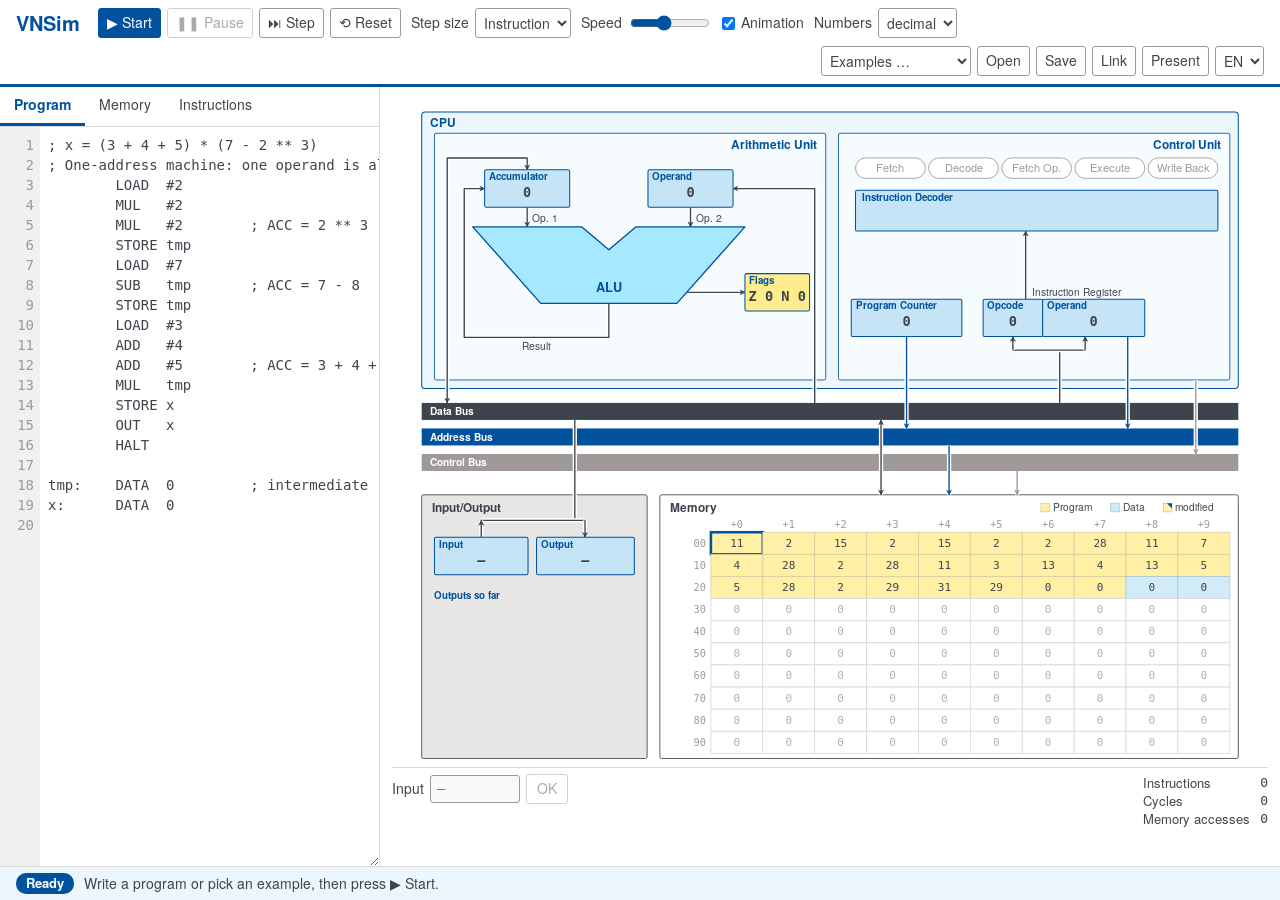
==== index.html @ cf964fc1 "VNSim: Von-Neumann-Simulator" ====
<!doctype html>
<html lang="de">
<head>
<meta charset="utf-8">
<meta name="viewport" content="width=device-width, initial-scale=1">
<title>VNSim – Von-Neumann-Simulator</title>
<meta name="description" content="Interaktiver Von-Neumann-Rechner für die Lehre: Befehlszyklus in Mikroschritten, gemeinsamer Speicher für Programm und Daten, Deutsch/Englisch. Interactive von Neumann computer simulator for teaching.">
<meta name="author" content="Dirk Pflüger">
<meta property="og:title" content="VNSim – Von-Neumann-Simulator">
<meta property="og:description" content="Interactive von Neumann computer simulator for teaching (DE/EN).">
<meta property="og:type" content="website">
<meta property="og:url" content="https://sc-sgs.github.io/vnsim/">
<meta property="og:image" content="https://sc-sgs.github.io/vnsim/docs/screenshot-en.png">
<link rel="icon" href="favicon.svg" type="image/svg+xml">
<link rel="stylesheet" href="css/style.css">
<script defer src="js/i18n.js"></script>
<script defer src="js/isa.js"></script>
<script defer src="js/assembler.js"></script>
<script defer src="js/machine.js"></script>
<script defer src="js/format.js"></script>
<script defer src="js/examples.js"></script>
<script defer src="js/view.js"></script>
<script defer src="js/app.js"></script>
</head>
<body>
<header class="toolbar">
  <h1>VNSim <span data-i18n="ui.subtitle">Von-Neumann-Simulator</span></h1>

  <div class="group" role="group" data-i18n-aria="ui.controls">
    <button id="btn-run" class="primary" data-i18n-title="ui.run.title">▶ Start</button>
    <button id="btn-pause" data-i18n="ui.pause" data-i18n-title="ui.pause.title">❚❚ Pause</button>
    <button id="btn-step" data-i18n="ui.step" data-i18n-title="ui.step.title">⏭ Schritt</button>
    <button id="btn-reset" data-i18n="ui.reset" data-i18n-title="ui.reset.title">⟲ Reset</button>
  </div>

  <label class="group"><span data-i18n="ui.granularity">Schrittweite</span>
    <select id="sel-granularity">
      <option value="micro" data-i18n="ui.gran.micro">Mikroschritt</option>
      <option value="phase" data-i18n="ui.gran.phase">Phase</option>
      <option value="instr" data-i18n="ui.gran.instr" selected>Befehl</option>
    </select>
  </label>

  <label class="group"><span data-i18n="ui.speed">Tempo</span>
    <input id="rng-speed" type="range" min="1" max="6" value="3">
  </label>
  <label class="group check"><input id="chk-anim" type="checkbox" checked> <span data-i18n="ui.anim">Animation</span></label>

  <label class="group"><span data-i18n="ui.numbers">Zahlen</span>
    <select id="sel-format">
      <option value="dec" data-i18n="ui.fmt.dec">dezimal</option>
      <option value="hex" data-i18n="ui.fmt.hex">hex</option>
      <option value="bin" data-i18n="ui.fmt.bin">binär</option>
    </select>
  </label>

  <div class="group push-right">
    <select id="sel-example" data-i18n-title="ui.examples.title"><option value="" data-i18n="ui.examples">Beispiele …</option></select>
    <button id="btn-open" data-i18n="ui.open" data-i18n-title="ui.open.title">Öffnen</button>
    <button id="btn-save" data-i18n="ui.save" data-i18n-title="ui.save.title">Speichern</button>
    <button id="btn-link" data-i18n="ui.link" data-i18n-title="ui.link.title">Link</button>
    <button id="btn-present" data-i18n="ui.present" data-i18n-title="ui.present.title">Beamer</button>
    <select id="sel-lang" data-i18n-title="ui.lang.title" aria-label="Sprache / Language">
      <option value="de">DE</option>
      <option value="en">EN</option>
    </select>
    <input id="file-input" type="file" accept=".vns,.asm,.txt" hidden>
  </div>
</header>

<main>
  <section class="sidebar">
    <nav class="tabs" role="tablist">
      <button class="tab active" data-tab="program" role="tab" data-i18n="ui.tab.program">Programm</button>
      <button class="tab" data-tab="memory" role="tab" data-i18n="ui.tab.memory">Speicher</button>
      <button class="tab" data-tab="help" role="tab" data-i18n="ui.tab.help">Befehle</button>
    </nav>

    <div class="pane active" id="pane-program">
      <div class="editor">
        <pre class="gutter" id="gutter" aria-hidden="true"></pre>
        <div class="code-wrap">
          <div class="line-hl" id="line-hl"></div>
          <textarea id="source" spellcheck="false" autocomplete="off" wrap="off"
            data-i18n-aria="ui.source"></textarea>
        </div>
      </div>
      <ul class="errors" id="errors"></ul>
    </div>

    <div class="pane" id="pane-memory">
      <p class="hint" data-i18n="ui.memHint">Werte direkt ändern: Programm und Daten liegen im selben Speicher.</p>
      <table class="memtable">
        <thead><tr><th data-i18n="ui.memAddr">Adr.</th><th data-i18n="ui.memValue">Wert</th><th data-i18n="ui.memMeaning">Bedeutung</th></tr></thead>
        <tbody id="memtable"></tbody>
      </table>
    </div>

    <div class="pane" id="pane-help">
      <div id="help"></div>
    </div>
  </section>

  <section class="stage">
    <svg id="machine" role="img" data-i18n-aria="ui.svg"></svg>
    <div class="infobar">
      <div class="io">
        <label for="input" data-i18n="ui.input">Eingabe</label>
        <input id="input" type="number" min="-9999" max="9999" step="1" disabled placeholder="—">
        <button id="btn-input" disabled>OK</button>
      </div>
      <ol class="microlog" id="microlog"></ol>
      <dl class="counters">
        <dt data-i18n="ui.cntInstr">Befehle</dt><dd id="cnt-instr">0</dd>
        <dt data-i18n="ui.cntSteps">Takte</dt><dd id="cnt-steps">0</dd>
        <dt data-i18n="ui.cntMem">Speicherzugriffe</dt><dd id="cnt-mem">0</dd>
      </dl>
    </div>
  </section>
</main>

<footer class="status" id="status">
  <span class="badge" id="status-phase">Bereit</span>
  <span id="status-text"></span>
</footer>
</body>
</html>
---- css/style.css ----
/* Farben der Vorlesungsfolien (beamer-unistuttgart); TikZ-Mischungen X!n als Mischung mit Weiß */
@font-face { font-family: 'TeX Gyre Heros'; src: url('../fonts/texgyreheros-regular.woff2') format('woff2'); font-weight: 400; }
@font-face { font-family: 'TeX Gyre Heros'; src: url('../fonts/texgyreheros-bold.woff2') format('woff2'); font-weight: 700; }

:root {
  color-scheme: light;
  --anthracite: #3E444C;
  --midblue: #00519E;
  --lightblue: #00BEFF;
  --pastelblue: #7DC6EA;
  --warmgrey: #9F9998;
  --yellow: #FFD500;
  --red: #CC2D3C;
  --green: #00915A;

  --lightblue-35: #A6E8FF;
  --pastelblue-15: #ECF6FC;
  --pastelblue-35: #D2EBF8;
  --pastelblue-45: #C5E5F6;
  --warmgrey-25: #E7E6E5;
  --warmgrey-15: #F1F0F0;
  --yellow-35: #FFF0A6;
  --yellow-45: #FFEC8C;
  --yellow-80: #FFDD33;
  --red-20: #F5D5D8;
  --titlegrey: #D9D9D9;

  --font: 'TeX Gyre Heros', 'Helvetica Neue', Helvetica, Arial, sans-serif;
  --mono: 'DejaVu Sans Mono', Menlo, Consolas, monospace;
  --code-size: 14px;
  --code-line: 20px;
}

* { box-sizing: border-box; }
html, body { height: 100%; margin: 0; }
body {
  display: flex; flex-direction: column;
  font: 14px/1.4 var(--font); color: var(--anthracite); background: #fff;
}
button, select, input { font: inherit; color: inherit; }

/* ------------------------------------------------------------ Werkzeugleiste */
.toolbar {
  display: flex; flex-wrap: wrap; align-items: center; gap: 8px 18px;
  padding: 8px 16px; border-bottom: 3px solid var(--midblue); background: #fff;
}
.toolbar h1 { margin: 0 8px 0 0; font-size: 20px; color: var(--midblue); white-space: nowrap; }
.toolbar h1 span { font-weight: 400; font-size: 14px; color: var(--anthracite); }
.group { display: flex; align-items: center; gap: 6px; white-space: nowrap; flex-shrink: 0; }
#sel-example { max-width: 150px; }
@media (max-width: 1700px) { .toolbar h1 span { display: none; } .toolbar { gap: 8px 10px; } .toolbar button { padding: 4px 8px; } }
.group.push-right { margin-left: auto; }
.group.check input { margin: 0; }
button {
  padding: 4px 10px; border: 1px solid var(--warmgrey); border-radius: 3px; background: #fff; cursor: pointer;
}
button:hover:not(:disabled) { background: var(--pastelblue-15); border-color: var(--midblue); }
button:disabled { opacity: .45; cursor: default; }
button.primary { background: var(--midblue); border-color: var(--midblue); color: #fff; }
button.primary:hover:not(:disabled) { background: #003f7a; }
select { padding: 3px 4px; border: 1px solid var(--warmgrey); border-radius: 3px; background: #fff; }
input[type=range] { width: 80px; accent-color: var(--midblue); }

/* ------------------------------------------------------------ Hauptbereich */
main { flex: 1; display: flex; min-height: 0; overflow: hidden; }
.sidebar {
  width: 380px; min-width: 300px; display: flex; flex-direction: column;
  border-right: 1px solid var(--titlegrey); resize: horizontal; overflow: hidden;
}
.stage { flex: 1; display: flex; flex-direction: column; min-width: 0; padding: 8px 12px; }
#machine { flex: 1; min-height: 0; width: 100%; font-family: var(--font); }

.tabs { display: flex; border-bottom: 1px solid var(--titlegrey); }
.tab { border: 0; border-radius: 0; padding: 8px 14px; background: none; border-bottom: 3px solid transparent; }
.tab.active { border-bottom-color: var(--midblue); color: var(--midblue); font-weight: 700; }
.pane { display: none; flex: 1; min-height: 0; overflow: auto; }
.pane.active { display: flex; flex-direction: column; }
.hint { margin: 8px 12px; font-size: 13px; }

/* Editor mit Zeilennummern und Zeilenmarkierung */
.editor { flex: 1; display: flex; min-height: 0; overflow: hidden; font: var(--code-size)/var(--code-line) var(--mono); }
.gutter {
  margin: 0; padding: 8px 6px 8px 0; min-width: 40px; text-align: right; color: var(--warmgrey);
  background: var(--warmgrey-15); overflow: hidden; font: inherit; user-select: none;
}
.gutter .err { color: var(--red); font-weight: 700; }
.code-wrap { position: relative; flex: 1; min-width: 0; }
.line-hl {
  position: absolute; left: 0; right: 0; height: var(--code-line); background: var(--yellow-45);
  display: none; pointer-events: none;
}
.line-hl.error { background: var(--red-20); }
#source {
  position: absolute; inset: 0; width: 100%; height: 100%; margin: 0; padding: 8px;
  border: 0; outline: none; resize: none; background: transparent; font: inherit; color: var(--anthracite);
  tab-size: 8; white-space: pre; overflow: auto;
}
#source[readonly] { color: #555b62; }
.errors { margin: 0; padding: 0; list-style: none; max-height: 30%; overflow: auto; }
.errors li { padding: 4px 12px; background: var(--red-20); border-top: 1px solid #fff; font-size: 13px; cursor: pointer; }
.errors li b { color: var(--red); }

/* Speichertabelle */
.memtable { border-collapse: collapse; margin: 0 12px 12px; font-size: 13px; }
.memtable th { text-align: left; padding: 2px 8px; position: sticky; top: 0; background: #fff; border-bottom: 1px solid var(--titlegrey); }
.memtable td { padding: 1px 8px; }
.memtable td:first-child { font-family: var(--mono); color: var(--warmgrey); text-align: right; }
.memtable.bin input { width: 150px; }
.memtable input { width: 72px; padding: 1px 4px; border: 1px solid var(--titlegrey); border-radius: 2px; font-family: var(--mono); text-align: right; }
.memtable tr.kind-op td:nth-child(2) input, .memtable tr.kind-arg td:nth-child(2) input { background: var(--yellow-35); }
.memtable tr.kind-data td:nth-child(2) input { background: var(--pastelblue-35); }
.memtable tr.modified td:nth-child(2) input { background: linear-gradient(225deg, var(--midblue) 7px, var(--yellow-35) 7px); }
.memtable tr.pc td:first-child { color: var(--midblue); font-weight: 700; }
.memtable tr.focus input { outline: 2px solid var(--midblue); }
.memtable .meaning { font-family: var(--mono); white-space: nowrap; }
.memtable .label { color: var(--midblue); }

/* Befehlsreferenz */
#help { padding: 4px 12px 16px; font-size: 13px; }
#help h2 { font-size: 15px; color: var(--midblue); margin: 12px 0 4px; }
#help table { border-collapse: collapse; width: 100%; }
#help td, #help th { padding: 2px 6px; vertical-align: top; text-align: left; }
#help th { border-bottom: 1px solid var(--titlegrey); }
#help td:first-child { font-family: var(--mono); color: var(--warmgrey); text-align: right; }
#help code, #help td:nth-child(2) { font-family: var(--mono); white-space: nowrap; }
#help pre { background: var(--warmgrey-15); padding: 6px 8px; font: 13px/1.4 var(--mono); }

/* Info-Leiste unter der Grafik */
.infobar { display: flex; gap: 16px; align-items: flex-start; padding-top: 6px; border-top: 1px solid var(--titlegrey); }
.io { display: flex; gap: 6px; align-items: center; }
.io input { width: 90px; padding: 3px 6px; border: 1px solid var(--warmgrey); border-radius: 3px; font-family: var(--mono); }
.io input:not(:disabled) { border-color: var(--midblue); box-shadow: 0 0 0 3px var(--yellow-80); }
.microlog {
  flex: 1; margin: 0; padding: 0 0 0 4px; list-style: none; height: 84px; overflow: auto;
  font-size: 12.5px; line-height: 16px; min-width: 0;
}
.microlog li { padding-left: 8px; border-left: 4px solid var(--titlegrey); white-space: nowrap; overflow: hidden; text-overflow: ellipsis; }
.microlog li.last { background: var(--yellow-35); }
.microlog li[data-phase=fetch] { border-left-color: var(--midblue); }
.microlog li[data-phase=decode] { border-left-color: var(--lightblue); }
.microlog li[data-phase=operands] { border-left-color: var(--pastelblue); }
.microlog li[data-phase=execute] { border-left-color: var(--yellow); }
.microlog li[data-phase=writeback] { border-left-color: var(--green); }
.microlog .ph { display: inline-block; width: 6.5em; color: var(--warmgrey); }
.counters { flex-shrink: 0; display: grid; grid-template-columns: auto auto; gap: 0 10px; margin: 0; font-size: 13px; }
.counters dd { margin: 0; text-align: right; font-family: var(--mono); }

/* Statuszeile */
.status { display: flex; gap: 10px; align-items: center; padding: 6px 16px; background: var(--pastelblue-15); border-top: 1px solid var(--titlegrey); min-height: 34px; }
.badge { padding: 1px 10px; border-radius: 10px; background: var(--midblue); color: #fff; font-weight: 700; font-size: 13px; white-space: nowrap; }
.status.error { background: var(--red-20); }
.status.error .badge { background: var(--red); }
.status.done .badge { background: var(--green); }

/* ------------------------------------------------------------ SVG-Maschine */
#machine text { fill: var(--anthracite); font-size: 13px; }
#machine .title { font-weight: 700; font-size: 14px; }
#machine .cpu-title, #machine .unit-title { fill: var(--midblue); }
#machine .small { font-size: 12px; }
#machine .cpu { fill: var(--pastelblue-15); stroke: var(--midblue); stroke-width: 1.2; }
#machine .unit { fill: #fff; fill-opacity: .55; stroke: var(--midblue); stroke-width: 1; }
#machine .memunit { fill: #fff; stroke: var(--anthracite); stroke-width: 1; }
#machine .iounit { fill: var(--warmgrey-25); stroke: var(--anthracite); stroke-width: 1; }

#machine .bus-data { fill: var(--anthracite); }
#machine .bus-addr { fill: var(--midblue); }
#machine .bus-ctrl { fill: var(--warmgrey); }
#machine .bus.active { filter: drop-shadow(0 0 3px var(--yellow)); }
#machine .bus-label { fill: #fff; font-weight: 700; font-size: 12px; }
#machine .bus-value { font-family: var(--mono); font-size: 13px; }

#machine .conn { fill: none; stroke-width: 1.6; stroke-linejoin: round; }
#machine .conn-data { stroke: var(--anthracite); }
#machine .conn-addr { stroke: var(--midblue); }
#machine .conn-ctrl { stroke: var(--warmgrey); }
#machine .halo { fill: none; stroke: #fff; stroke-width: 5; }
#machine .arrow-data { fill: var(--anthracite); }
#machine .arrow-addr { fill: var(--midblue); }
#machine .arrow-ctrl { fill: var(--warmgrey); }

#machine .reg rect { fill: var(--pastelblue-45); stroke: var(--midblue); stroke-width: 1.2; transition: fill .15s; }
#machine .reg.flagreg rect { fill: var(--yellow-45); }
#machine .reg rect.active { fill: var(--yellow-80); stroke-width: 2.2; }
#machine .reg rect.waiting { fill: var(--yellow-80); stroke: var(--red); stroke-width: 2.2; }
#machine .reg-label { font-size: 11.5px; font-weight: 700; fill: var(--midblue); }
#machine .reg-value { font-family: var(--mono); font-size: 16px; font-weight: 700; }
#machine .reg-value.bin { font-size: 10px; }

#machine .alu { fill: var(--lightblue-35); stroke: var(--midblue); stroke-width: 1.6; stroke-linejoin: round; transition: fill .15s; }
#machine .alu.active { fill: var(--yellow-80); }
#machine .alu-label { font-weight: 700; fill: var(--midblue); font-size: 15px; }
#machine .alu-op { font-family: var(--mono); font-size: 13px; }

#machine .phase rect { fill: #fff; stroke: var(--warmgrey); stroke-width: 1; }
#machine .phase text { font-size: 13px; fill: var(--warmgrey); }
#machine .phase.current rect { fill: var(--midblue); stroke: var(--midblue); }
#machine .phase.current text { fill: #fff; font-weight: 700; }

#machine .dec-text { font-family: var(--mono); font-size: 16px; font-weight: 700; }
#machine .dec-desc { font-size: 12px; }

#machine .cellg { cursor: pointer; }
#machine .cell { fill: #fff; stroke: var(--titlegrey); stroke-width: 1; }
#machine .cell.kind-op { fill: var(--yellow-35); stroke: #d8cfa0; }
#machine .cell.kind-data { fill: var(--pastelblue-35); stroke: #a9c9da; }
#machine .cell-mod { fill: var(--midblue); pointer-events: none; }
#machine .cell.current { stroke: var(--midblue); stroke-width: 1.5; }
#machine .cell.pc { stroke: var(--midblue); stroke-width: 3; }
#machine .cell.accessed { fill: var(--yellow-80); stroke: var(--anthracite); stroke-width: 2; }
#machine .cell.accessed.write { stroke: var(--red); }
#machine .cellg:hover .cell { stroke: var(--midblue); stroke-width: 2; }
#machine .cell-text { font-family: var(--mono); font-size: 13px; pointer-events: none; }
#machine .cell-text.bin { font-size: 9px; }
#machine .cell-text.zero { fill: #b5b0af; }
#machine .grid-label { fill: var(--warmgrey); font-family: var(--mono); }
#machine .out-value { font-family: var(--mono); font-weight: 700; }

#machine .token rect { fill: var(--yellow); stroke: var(--anthracite); stroke-width: 1.2; }
#machine .token text { font-family: var(--mono); font-weight: 700; font-size: 13px; }

/* ------------------------------------------------------------ Präsentationsmodus */
body.present .sidebar { display: none; }
body.present .toolbar h1 span { display: none; }
body.present .microlog { font-size: 15px; line-height: 19px; height: 100px; }
body.present .status { font-size: 17px; }

@media (max-width: 900px) {
  main { flex-direction: column; overflow: auto; }
  .sidebar { width: auto; height: 45vh; resize: none; border-right: 0; border-bottom: 1px solid var(--titlegrey); }
  .stage { min-height: 70vh; }
  .infobar { flex-wrap: wrap; }
}
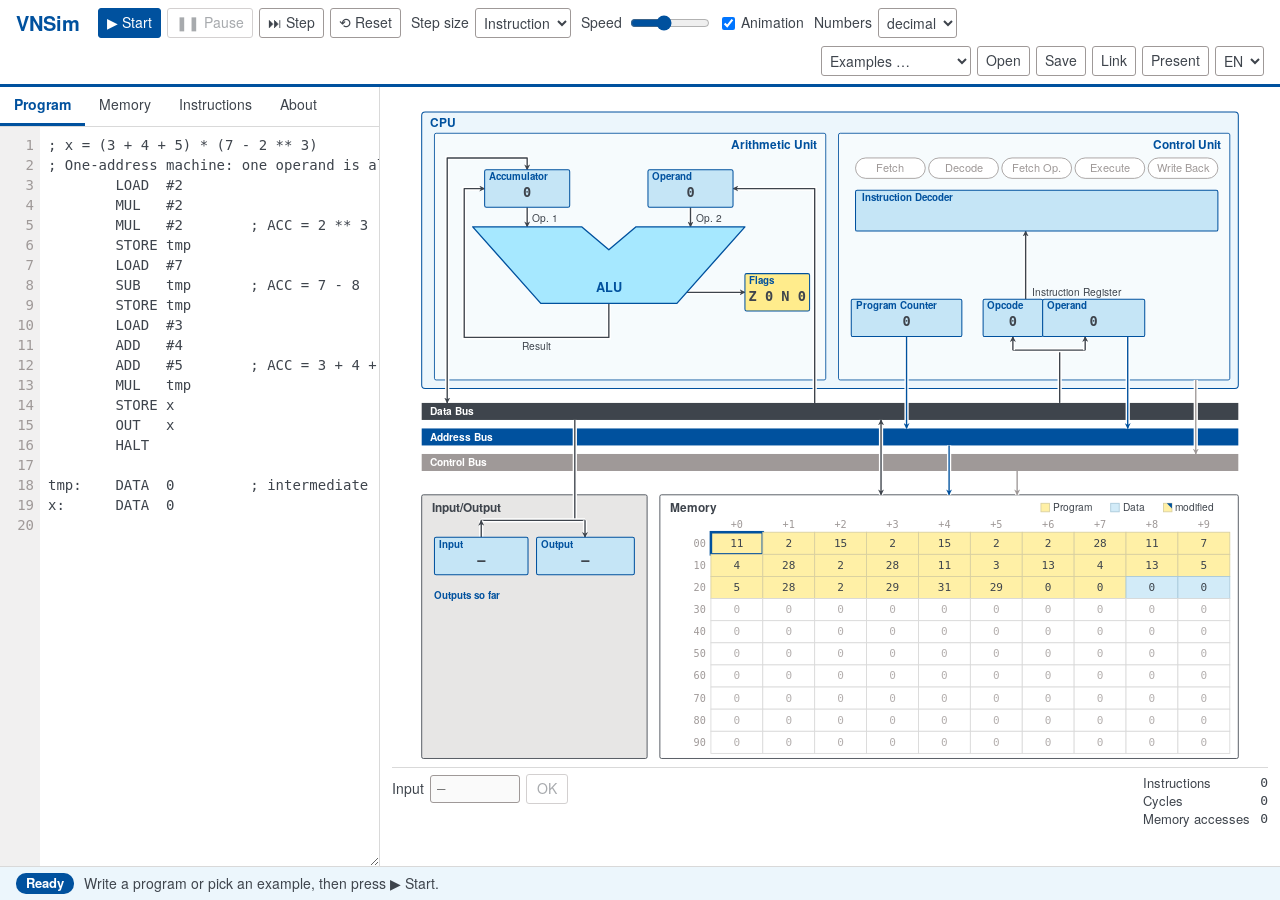
==== commit 40a05a8c: "Added About tab" ====
--- a/index.html
+++ b/index.html
@@ -74,6 +74,7 @@
       <button class="tab active" data-tab="program" role="tab" data-i18n="ui.tab.program">Programm</button>
       <button class="tab" data-tab="memory" role="tab" data-i18n="ui.tab.memory">Speicher</button>
       <button class="tab" data-tab="help" role="tab" data-i18n="ui.tab.help">Befehle</button>
+      <button class="tab" data-tab="about" role="tab" data-i18n="ui.tab.about">Über</button>
     </nav>
 
     <div class="pane active" id="pane-program">
@@ -97,7 +98,11 @@
     </div>
 
     <div class="pane" id="pane-help">
-      <div id="help"></div>
+      <div id="help" class="doc"></div>
+    </div>
+
+    <div class="pane" id="pane-about">
+      <div id="about" class="doc"></div>
     </div>
   </section>
 
--- a/css/style.css
+++ b/css/style.css
@@ -116,8 +116,10 @@
 .memtable .label { color: var(--midblue); }
 
 /* Befehlsreferenz */
-#help { padding: 4px 12px 16px; font-size: 13px; }
-#help h2 { font-size: 15px; color: var(--midblue); margin: 12px 0 4px; }
+.doc { padding: 4px 12px 16px; font-size: 13px; }
+.doc h2 { font-size: 15px; color: var(--midblue); margin: 12px 0 4px; }
+.doc a { color: var(--midblue); }
+#about { font-size: 14px; line-height: 1.5; }
 #help table { border-collapse: collapse; width: 100%; }
 #help td, #help th { padding: 2px 6px; vertical-align: top; text-align: left; }
 #help th { border-bottom: 1px solid var(--titlegrey); }
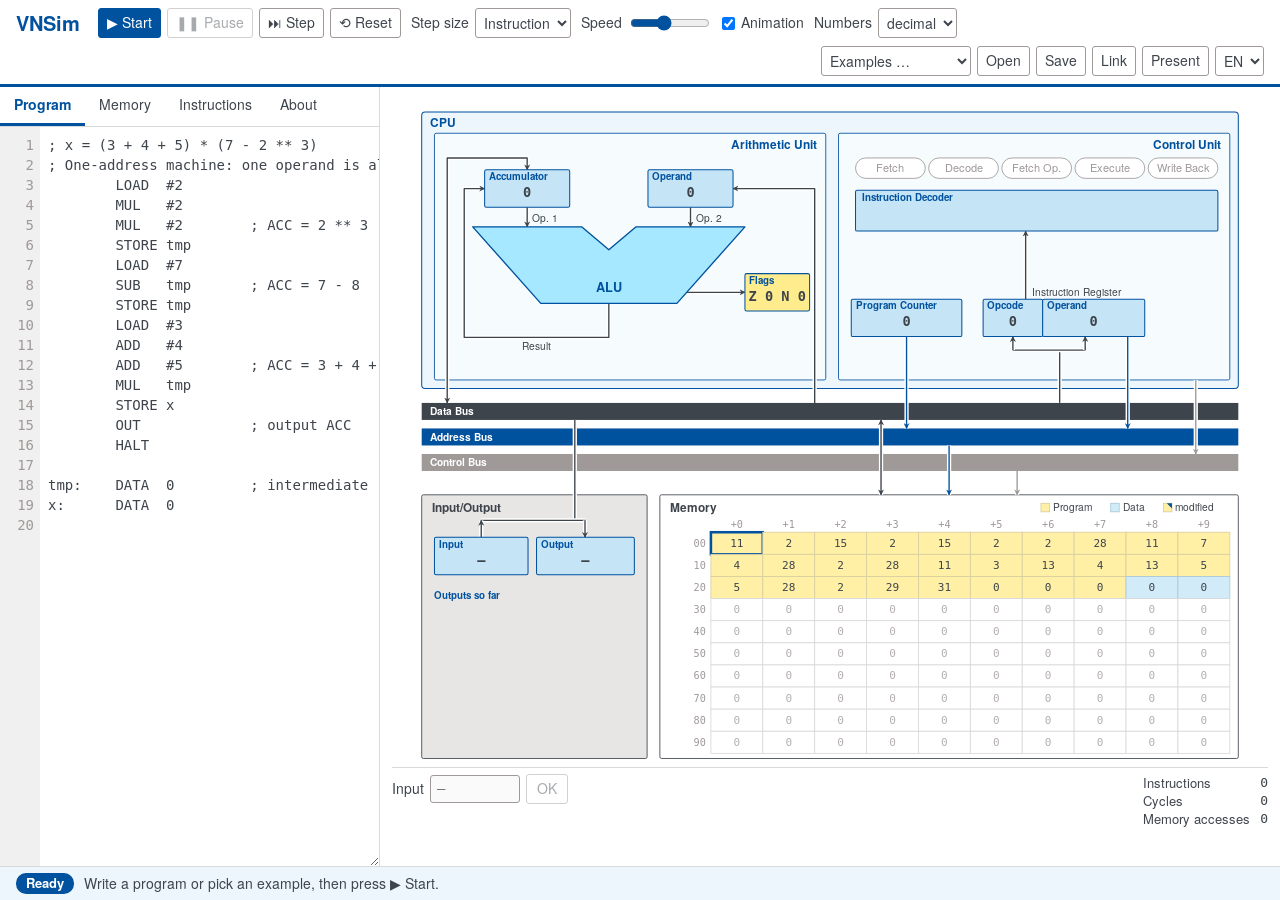
==== commit 7bf83f21: "Now also in FR und ES" ====
--- a/index.html
+++ b/index.html
@@ -4,10 +4,10 @@
 <meta charset="utf-8">
 <meta name="viewport" content="width=device-width, initial-scale=1">
 <title>VNSim – Von-Neumann-Simulator</title>
-<meta name="description" content="Interaktiver Von-Neumann-Rechner für die Lehre: Befehlszyklus in Mikroschritten, gemeinsamer Speicher für Programm und Daten, Deutsch/Englisch. Interactive von Neumann computer simulator for teaching.">
+<meta name="description" content="Interaktiver Von-Neumann-Rechner für die Lehre: Befehlszyklus in Mikroschritten, gemeinsamer Speicher für Programm und Daten, Deutsch/Englisch. Interactive simulator of a Von Neumann machine for education.">
 <meta name="author" content="Dirk Pflüger">
 <meta property="og:title" content="VNSim – Von-Neumann-Simulator">
-<meta property="og:description" content="Interactive von Neumann computer simulator for teaching (DE/EN).">
+<meta property="og:description" content="Interactive simulator of a Von Neumann machine for education.">
 <meta property="og:type" content="website">
 <meta property="og:url" content="https://sc-sgs.github.io/vnsim/">
 <meta property="og:image" content="https://sc-sgs.github.io/vnsim/docs/screenshot-en.png">
@@ -63,6 +63,8 @@
     <select id="sel-lang" data-i18n-title="ui.lang.title" aria-label="Sprache / Language">
       <option value="de">DE</option>
       <option value="en">EN</option>
+      <option value="fr">FR</option>
+      <option value="es">ES</option>
     </select>
     <input id="file-input" type="file" accept=".vns,.asm,.txt" hidden>
   </div>
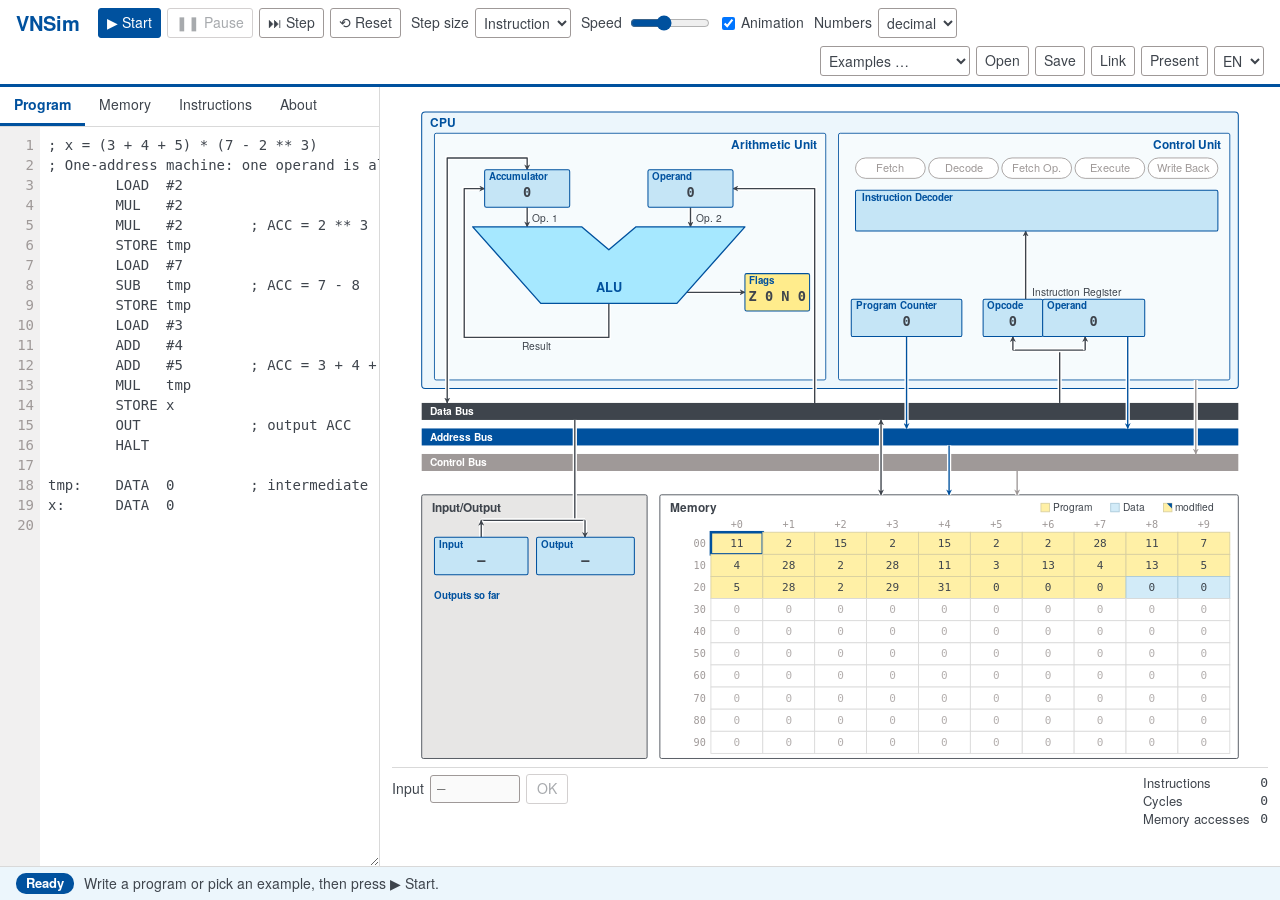
==== commit ba00934a: "Easter Egg: SWG :-)" ====
--- a/index.html
+++ b/index.html
@@ -65,6 +65,7 @@
       <option value="en">EN</option>
       <option value="fr">FR</option>
       <option value="es">ES</option>
+      <option value="swg">SWG</option>
     </select>
     <input id="file-input" type="file" accept=".vns,.asm,.txt" hidden>
   </div>
--- a/css/style.css
+++ b/css/style.css
@@ -59,6 +59,9 @@
 button.primary { background: var(--midblue); border-color: var(--midblue); color: #fff; }
 button.primary:hover:not(:disabled) { background: #003f7a; }
 select { padding: 3px 4px; border: 1px solid var(--warmgrey); border-radius: 3px; background: #fff; }
+/* Breite wie mit DE/EN, damit die Option SWG (Osterei) die Leiste nicht verschiebt */
+#sel-lang { width: 50px; }
+html[lang="swg"] #sel-lang { width: auto; }
 input[type=range] { width: 80px; accent-color: var(--midblue); }
 
 /* ------------------------------------------------------------ Hauptbereich */
